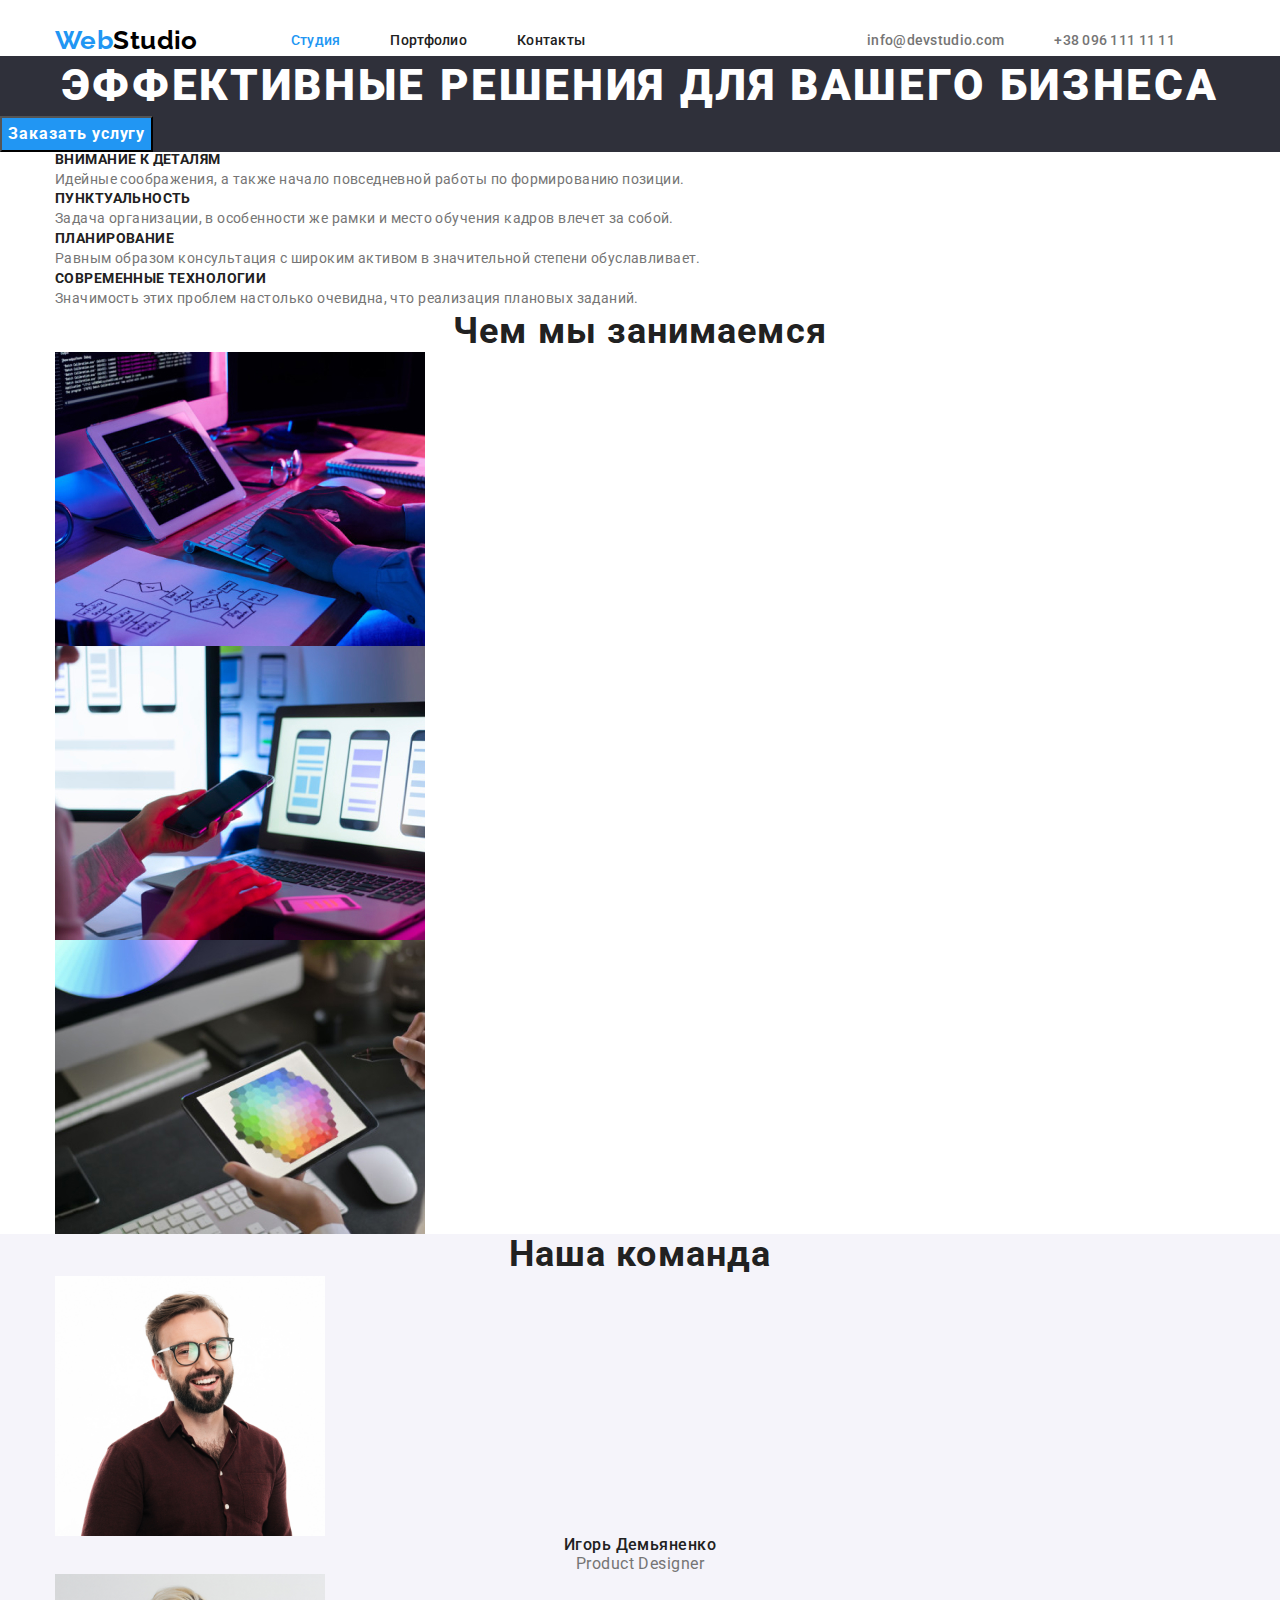
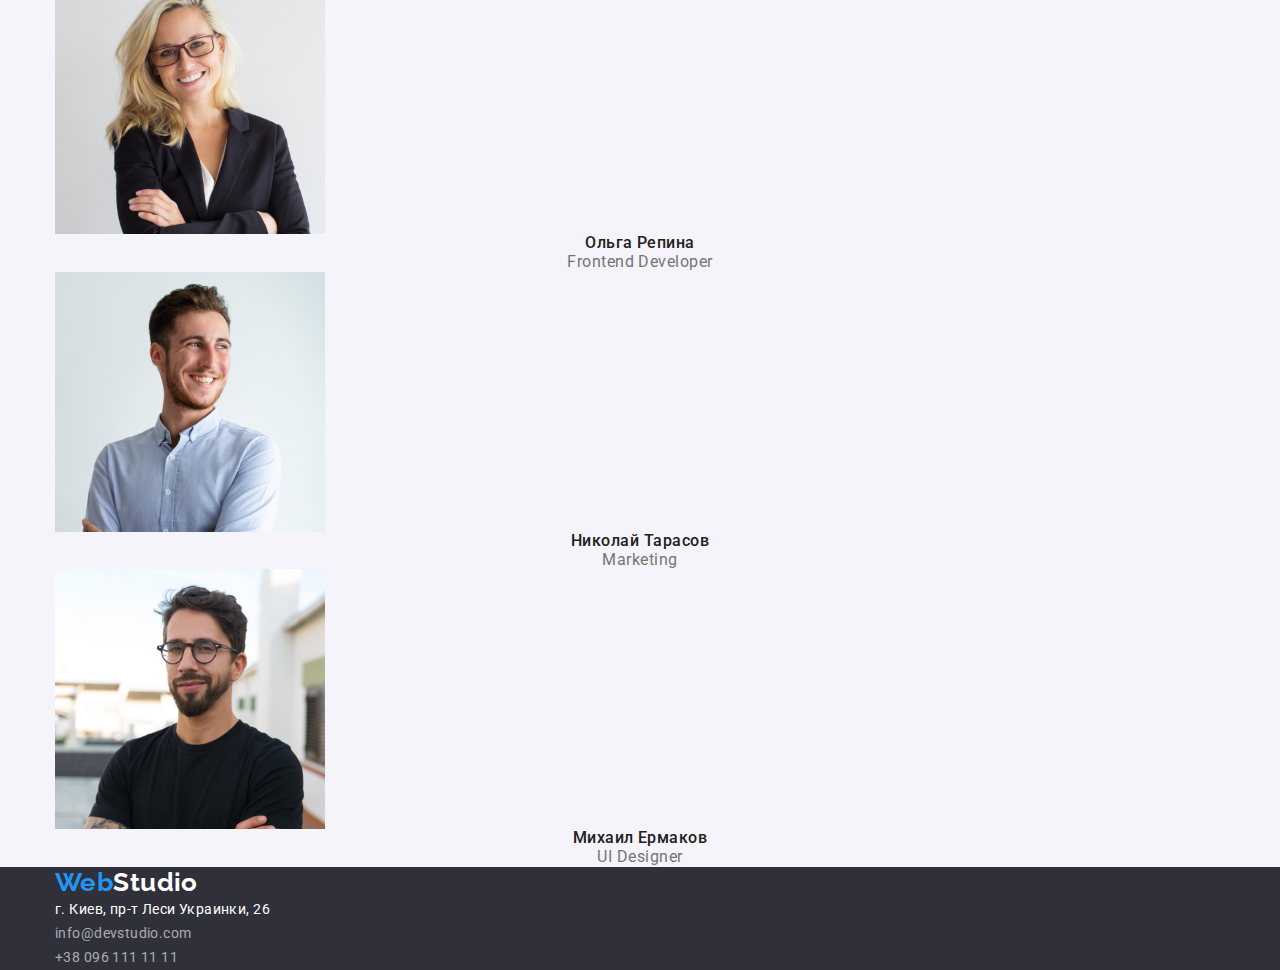
==== index.html @ 1524fcb1 "comit" ====
<!DOCTYPE html>
<html lang="ru"> 
  <head>
    <meta charset="UTF-8" />
    <meta http-equiv="X-UA-Compatible" content="IE=edge" />
    <meta name="viewport" content="width=device-width, initial-scale=1.0" />
    <title>Document</title>
    <link rel="preconnect" href="https://fonts.googleapis.com">
<link rel="preconnect" href="https://fonts.gstatic.com" crossorigin>
<link href="https://fonts.googleapis.com/css2?family=Raleway:wght@700&family=Roboto:wght@400;500;700;900&display=swap" rel="stylesheet">
 <link rel="stylesheet" href="https://cdnjs.cloudflare.com/ajax/libs/modern-normalize/1.1.0/modern-normalize.min.css">
    <link rel="stylesheet" href="./css/styles.css" />
  </head>
  <body>
    <body>
    <!--Шапка-->
    <header class="page-header">
      <div class="container page-header-container">
      <nav class="page-nav">
        <a class="logo link"  href="">Web<span class="black-logo">Studio</span></a>
        <ul class="page-header-list list" >
          <li class="page-header-item"><a href="" class="menu-link link current">Студия</a></li>
          <li class="page-header-item"><a href="./portfolio.html" class="menu-link link">Портфолио</a></li>
          <li class="page-header-item"><a href="" class="menu-link link">Контакты</a></li>
        </ul>
         </nav> 
      <ul class="contact-list">
        <li class="header-contact-item">
            <a class="contact-link link" href="mailto:info@devstudio.com">info@devstudio.com</a></li>
        <li class="header-contact-item">
            <a class="contact-link link" href="tel:+380961111111">+38 096 111 11 11</a></li>
      </ul>
    </div>
    </header>
    <main>
    <section class="hero">
      <h1 class="hero-title">Эффективные решения для вашего бизнеса</h1>
      <button class="button" type="button">Заказать услугу</button>
    </section>
    <section>
      <div class="container">
      <!--Особенности-->
      <h2  class="visually-hidden">Особенности</h2>
      <ul class="feature-list">
        <li class="feature-list-item">
          <h3 class="feature-subtitle">Внимание к деталям</h3>
          <p class="feature-text">
            Идейные соображения, а также начало повседневной работы по
            формированию позиции.
          </p>
        </li>
        <li class="feature-list-item">
          <h3 class="feature-subtitle">Пунктуальность</h3>
          <p class="feature-text">
            Задача организации, в особенности же рамки и место обучения кадров
            влечет за собой.
          </p>
        </li>
        <li class="feature-list-item">
          <h3 class="feature-subtitle">Планирование</h3>
          <p class="feature-text">
            Равным образом консультация с широким активом в значительной степени
            обуславливает.
          </p>
        </li>
        <li class="feature-list-item">
          <h3 class="feature-subtitle">Современные технологии</h3>
          <p class="feature-text">
            Значимость этих проблем настолько очевидна, что реализация плановых
            заданий.
          </p>
        </li>
      </ul>
      </div>
    </section>
    <section>
      <div class="container">
      <!--Чем мы занимаемся-->
      <h2 class="section-title">Чем мы занимаемся</h2>
      <ul class="we-do-list">
        <li class="we-do-item">  
            </li><img class="we-do-img" src="./images/box-1(2).jpg" width="370" alt="photo1" /></li>
        <li class="we-do-item">
                <img class="we-do-img" src="./images/box-2(2).jpg" width="370" alt="photo2" /></li>
        <li class="we-do-item">
            <img class="we-do-img" src="./images/box-3(2).jpg" width="370" alt="photo3" /></li>
      </ul>
      </div>
    </section>
    <section class="our-team">
      <div class="container">
      <!--Наша команда-->
      <h2 class="section-title">Наша команда</h2>
      <ul class="team-list">
        <li class="team-list-item">
          <img src="./images/img.jpg" width="270" alt="photo4" />
          <h3 class="team-subtitle">Игорь Демьяненко</h3>
          <p class="team-text">Product Designer</p>
        </li>
        <li class="text-list-item">
          <img src="./images/img(1).jpg" width="270" alt="photo5" />
          <h3 class="team-subtitle">Ольга Репина</h3>
          <p class="team-text">Frontend Developer</p>
        </li>
        <li class="text-list-item">
          <img src="./images/img(2).jpg" width="270" alt="photo6" />
          <h3 class="team-subtitle">Николай Тарасов</h3>
          <p class="team-text">Marketing</p>
        </li>
        <li class="text-list-item">
          <img src="./images/img(3).jpg" width="270" alt="photo7" />
          <h3 class="team-subtitle">Михаил Ермаков</h3>
          <p class="team-text">UI Designer</p>
        </li>
      </ul>
    </div>
    </section>
</main>
<!--Футер-->
<footer class="footer">
  <div class="container">
    <a href="" class="logo link">Web<span class="white-logo">Studio</span></a>
    <address>
        <ul>
            <li><a class="footer-contact-link link address"
                 href="https://goo.gl/maps/zsof2jkgk754hyyD6" target="_blank">г. Киев, пр-т Леси Украинки, 26</a></li>
            <li><a class="footer-contact-link link "
                 href="mailto:info@devstudio.com">info@devstudio.com</a></li>
            <li><a class="footer-contact-link link "
                 href="tel:+380961111111">+38 096 111 11 11</a></li>
        </ul>
        </div>
    </address>
</footer>
</html>
  </body>
---- css/styles.css ----
/* Палітра кольорів */
/* Колір акценту #2196F3;*/
/* Чорний #000000 */
/* Колір заголовків #212121 */
/* Колір основного тексту #757575 */
/* Додатковий колір фону #2F303A */
/* Колір другорядного тексту #F5F4FA */
/* Основний колір фону #FFFFFF */

:root {
  --primary-text-color: #757575;
  --title-text-color: #212121;
  --accent-color: #2196f3;
  --primary-bg-color: #ffffff;
  --background-color-title: #2f303a;
  --primary-font: "Roboto";
  --secondary-font: "Raleway";
  --black-color: #000000;
  --team-background: #f5f4fa;
  --color-link-footer: rgba(255, 255, 255, 0.6);
}

.visually-hidden {
  position: absolute;
  width: 1px;
  height: 1px;
  margin: -1px;
  padding: 0;
  overflow: hidden;
  border: 0;
  clip: rect(0 0 0 0);
}

ul {
  list-style: none;
}

.list {
  list-style: none;
}

.link {
  text-decoration: none;
  font-style: normal;
}

h1,
h2,
h3,
h4,
h5,
h6,
p,
ul {
  margin: 0%;
  padding: 0;
}

img {
  display: block;
}

.address {
  font-style: none;
}

body {
  font-family: "Roboto", sans-serif;
  font-size: 14px;
  letter-spacing: 0.03em;
  color: var(--primary-text-color);
  background-color: var(--primary-bg-color);
}

.container {
  width: 1200px;
  margin-left: auto;
  margin-right: auto;
  padding-left: 15px;
  padding-right: 15px;
}

/* ===GENERAL=== */

/* ===HEADER=== */

.page-header {
  padding-top: 25px;
}

.page-header-container {
  display: flex;
  align-items: center;
  justify-content: space-between;
}

.page-nav {
  display: flex;
}

.contact-list {
  display: flex;
}

.list {
  display: flex;
  align-items: center;
  column-gap: 50px;
}

.logo {
  margin-right: 93px;
  font-family: "Raleway", sans-serif;
  font-weight: 700;
  font-size: 26px;
  line-height: 1.19;
  color: var(--accent-color);
}

.black-logo {
  color: var(--black-color);
}

.menu-link {
  font-weight: 500;
  line-height: 1.14;
  letter-spacing: 0.02em;

  color: var(--title-text-color);
}

.menu-link:hover,
.menu-link:focus {
  color: var(--accent-color);
}

.current {
  color: var(--accent-color);
}

.contact-link {
  font-weight: 500;
  line-height: 1.14;
  letter-spacing: 0.02em;
  margin-right: 50px;

  color: var(--primary-text-color);
}

.contact-link:hover,
.contact-link:focus {
  color: var(--accent-color);
}

/* ===HERO=== */

.hero {
  background-color: var(--background-color-title);
}

.hero-title {
  font-weight: 900;
  font-size: 44px;
  line-height: 1.36;
  text-align: center;
  letter-spacing: 0.06em;
  text-transform: uppercase;

  color: var(--primary-bg-color);
}
.button {
  font-family: "Roboto", sans-serif;
  font-weight: 700;
  font-size: 16px;
  line-height: 1.87;
  letter-spacing: 0.06em;

  color: var(--primary-bg-color);
  background: var(--accent-color);
}

/* --FEATURES-- */

.feature-subtitle {
  font-weight: 700;
  font-size: 14px;
  line-height: 1.14;
  text-transform: uppercase;

  color: var(--title-text-color);
}

.feature-text {
  line-height: 1.7;
}

/* ===What we do==== */

.section-title {
  font-weight: 700;
  font-size: 36px;
  line-height: 1.16;
  text-align: center;
  letter-spacing: 0.03em;

  color: var(--title-text-color);
}

/* ====OUR TEAM==== */

.team-subtitle {
  font-weight: 500;
  font-size: 16px;
  line-height: 1.18;
  text-align: center;
  letter-spacing: 0.03em;

  color: var(--title-text-color);
}

.team-text {
  font-size: 16px;
  line-height: 1.18;
  text-align: center;
  letter-spacing: 0.03em;
}

.our-team {
  background-color: var(--team-background);
}

/* ====FOOTER==== */

.footer {
  background-color: var(--background-color-title);
}

.white-logo {
  color: var(--primary-bg-color);
}

.footer-contact-link {
  line-height: 1.71;
  color: var(--color-link-footer);
}

.address {
  color: var(--primary-bg-color);
}

/* ====PORTFOLIO==== */

.portfolio-button {
  font-family: "Roboto", sans-serif;
  font-weight: 500;
  font-size: 16px;
  line-height: 1.62;
  text-align: center;
  letter-spacing: 0.03em;

  color: var(--title-text-color);
  background-color: var(--team-background);
}

.portfolio-button:hover,
.portfolio-button:focus {
  color: var(--primary-bg-color);
  background-color: var(--accent-color);
}

.portfolio-title {
  font-weight: 700;
  font-size: 18px;
  line-height: 2;

  letter-spacing: 0.06em;

  color: var(--title-text-color);
}

.potfolio-text {
  font-size: 16px;
  line-height: 1.87;
  letter-spacing: 0.03em;

  color: var(--primary-text-color);
}
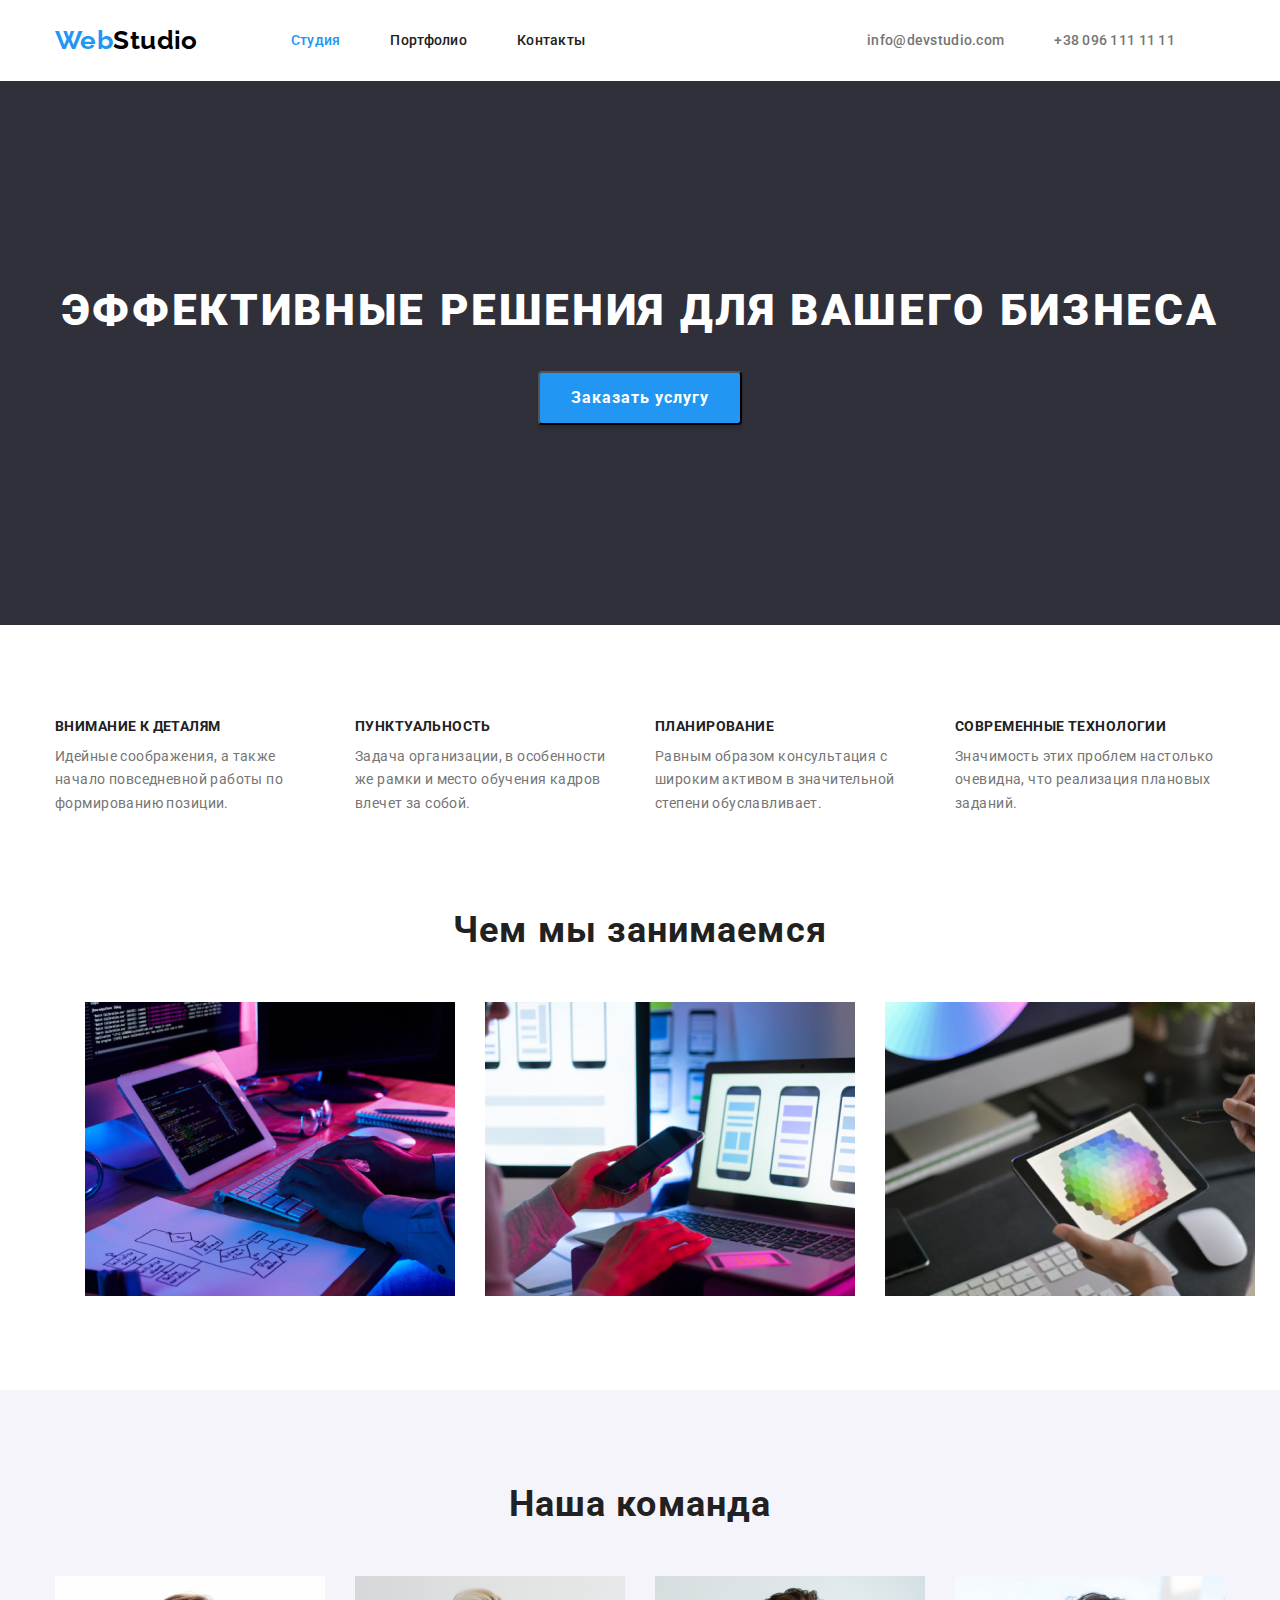
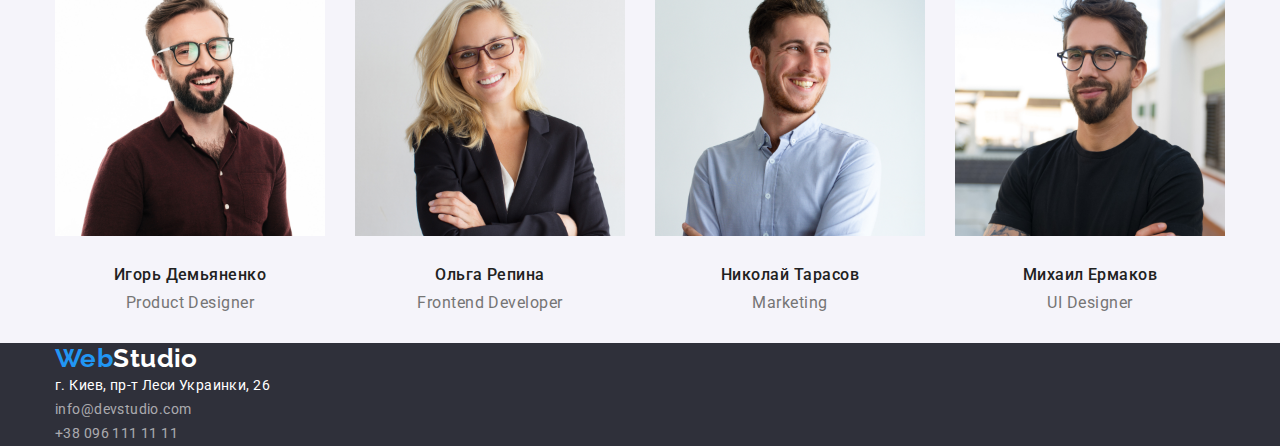
==== commit 3f8ca4c7: "comit homework 3" ====
--- a/index.html
+++ b/index.html
@@ -34,8 +34,10 @@
     </header>
     <main>
     <section class="hero">
+      <div class="container">
       <h1 class="hero-title">Эффективные решения для вашего бизнеса</h1>
       <button class="button" type="button">Заказать услугу</button>
+      </div> 
     </section>
     <section>
       <div class="container">
@@ -73,7 +75,7 @@
       </ul>
       </div>
     </section>
-    <section>
+    <section class="we-do">
       <div class="container">
       <!--Чем мы занимаемся-->
       <h2 class="section-title">Чем мы занимаемся</h2>
@@ -132,6 +134,8 @@
         </div>
     </address>
 </footer>
+</body>
 </html>
-  </body>
 
+ 
+
--- a/css/styles.css
+++ b/css/styles.css
@@ -18,6 +18,7 @@
   --black-color: #000000;
   --team-background: #f5f4fa;
   --color-link-footer: rgba(255, 255, 255, 0.6);
+  --hero-btn-shadow: rgba(0, 0, 0, 0.15);
 }
 
 .visually-hidden {
@@ -80,13 +81,7 @@
   padding-right: 15px;
 }
 
-/* ===GENERAL=== */
-
 /* ===HEADER=== */
-
-.page-header {
-  padding-top: 25px;
-}
 
 .page-header-container {
   display: flex;
@@ -103,12 +98,16 @@
 }
 
 .list {
+  padding-top: 32px;
+  padding-bottom: 32px;
   display: flex;
   align-items: center;
   column-gap: 50px;
 }
 
 .logo {
+  margin-top: 25px;
+  margin-bottom: 25px;
   margin-right: 93px;
   font-family: "Raleway", sans-serif;
   font-weight: 700;
@@ -155,20 +154,32 @@
 /* ===HERO=== */
 
 .hero {
+  text-align: center;
   background-color: var(--background-color-title);
+  padding-top: 200px;
+  padding-bottom: 200px;
 }
 
 .hero-title {
+  margin-top: 0%;
+  margin-bottom: 0;
   font-weight: 900;
   font-size: 44px;
   line-height: 1.36;
-  text-align: center;
   letter-spacing: 0.06em;
   text-transform: uppercase;
 
   color: var(--primary-bg-color);
+  text-align: center;
 }
 .button {
+  display: inline-block;
+  margin: 30px auto 0;
+  display: block;
+  padding: 10px 31px;
+  width: 216px 50px;
+  box-shadow: 0px 4px 4px var(--hero-btn-shadow);
+  border-radius: 4px;
   font-family: "Roboto", sans-serif;
   font-weight: 700;
   font-size: 16px;
@@ -182,6 +193,7 @@
 /* --FEATURES-- */
 
 .feature-subtitle {
+  margin-bottom: 10px;
   font-weight: 700;
   font-size: 14px;
   line-height: 1.14;
@@ -190,13 +202,36 @@
   color: var(--title-text-color);
 }
 
+.feature-list {
+  padding: 94px 0px;
+  display: flex;
+  column-gap: 30px;
+}
+
+.feature-list-item {
+  width: calc((100% - 90px) / 4);
+}
+
 .feature-text {
   line-height: 1.7;
 }
 
 /* ===What we do==== */
 
+.we-do-list {
+  display: flex;
+}
+
+.we-do {
+  padding-bottom: 94px;
+}
+
+.we-do-list {
+  column-gap: 30px;
+}
+
 .section-title {
+  margin-bottom: 50px;
   font-weight: 700;
   font-size: 36px;
   line-height: 1.16;
@@ -209,6 +244,8 @@
 /* ====OUR TEAM==== */
 
 .team-subtitle {
+  padding-top: 30px;
+  margin-bottom: 10px;
   font-weight: 500;
   font-size: 16px;
   line-height: 1.18;
@@ -218,7 +255,15 @@
   color: var(--title-text-color);
 }
 
+.team-list {
+  display: flex;
+  flex-wrap: wrap;
+  margin: -15;
+  column-gap: 30px;
+}
+
 .team-text {
+  padding-bottom: 30px;
   font-size: 16px;
   line-height: 1.18;
   text-align: center;
@@ -226,6 +271,7 @@
 }
 
 .our-team {
+  padding-top: 94px;
   background-color: var(--team-background);
 }
 
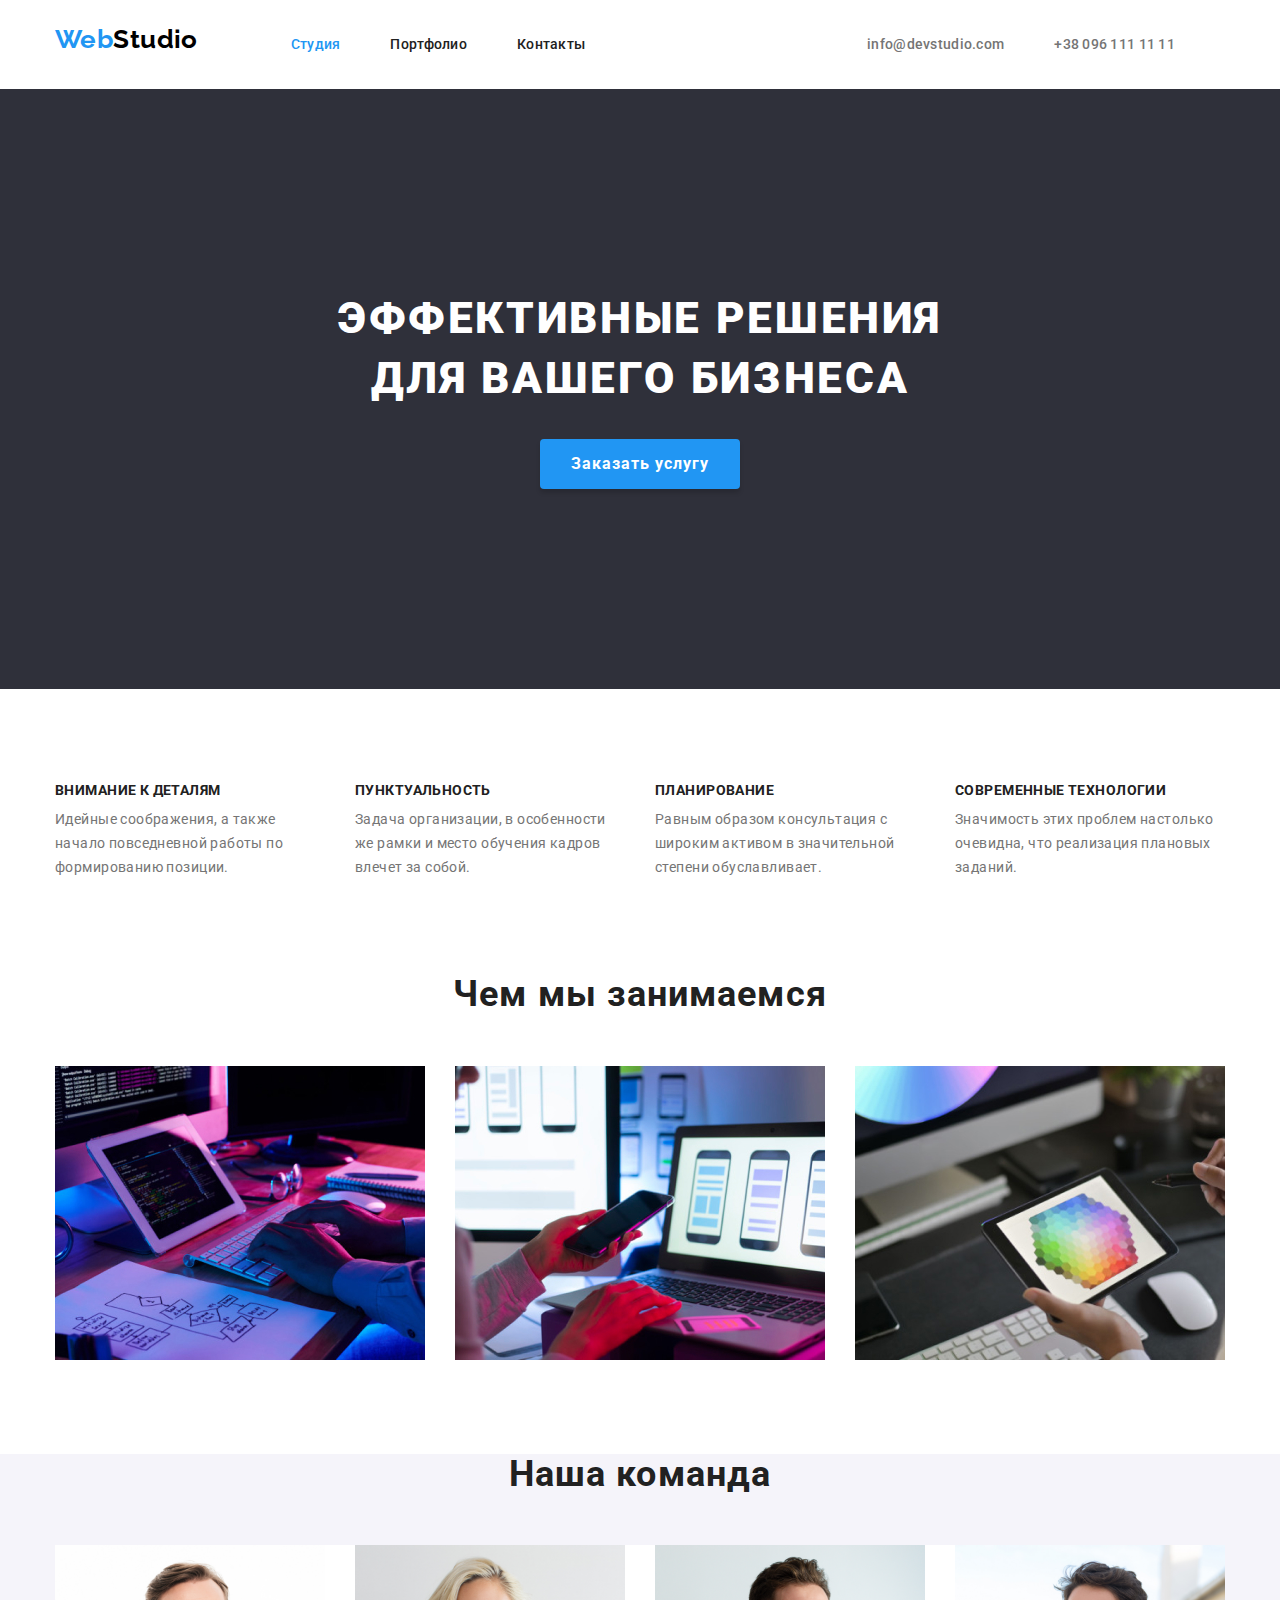
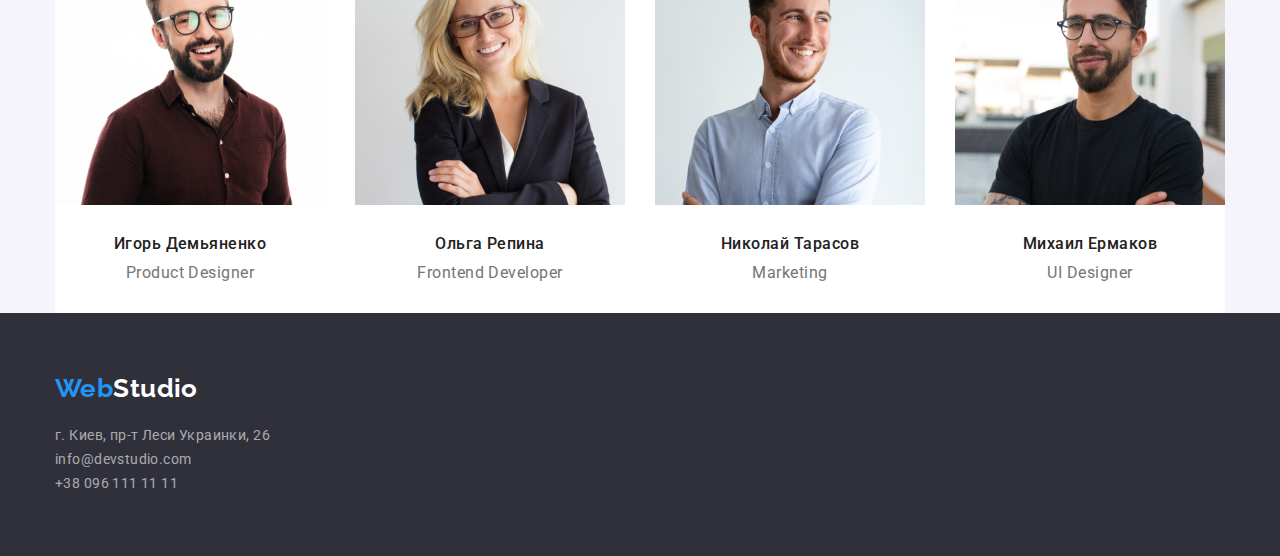
==== commit fe2aace7: "comit 5 homework3" ====
--- a/index.html
+++ b/index.html
@@ -39,7 +39,7 @@
       <button class="button" type="button">Заказать услугу</button>
       </div> 
     </section>
-    <section>
+    <section class="section">
       <div class="container">
       <!--Особенности-->
       <h2  class="visually-hidden">Особенности</h2>
@@ -81,7 +81,7 @@
       <h2 class="section-title">Чем мы занимаемся</h2>
       <ul class="we-do-list">
         <li class="we-do-item">  
-            </li><img class="we-do-img" src="./images/box-1(2).jpg" width="370" alt="photo1" /></li>
+            <img class="we-do-img" src="./images/box-1(2).jpg" width="370" alt="photo1" /></li>
         <li class="we-do-item">
                 <img class="we-do-img" src="./images/box-2(2).jpg" width="370" alt="photo2" /></li>
         <li class="we-do-item">
@@ -121,8 +121,8 @@
 <!--Футер-->
 <footer class="footer">
   <div class="container">
-    <a href="" class="logo link">Web<span class="white-logo">Studio</span></a>
-    <address>
+    <a href="" class="logo link ">Web<span class="white-logo">Studio</span></a>
+    <address class="address">
         <ul>
             <li><a class="footer-contact-link link address"
                  href="https://goo.gl/maps/zsof2jkgk754hyyD6" target="_blank">г. Киев, пр-т Леси Украинки, 26</a></li>
@@ -131,8 +131,8 @@
             <li><a class="footer-contact-link link "
                  href="tel:+380961111111">+38 096 111 11 11</a></li>
         </ul>
-        </div>
     </address>
+     </div>
 </footer>
 </body>
 </html>
--- a/css/styles.css
+++ b/css/styles.css
@@ -41,6 +41,8 @@
 }
 
 .link {
+  padding-top: 32px;
+  padding-bottom: 32px;
   text-decoration: none;
   font-style: normal;
 }
@@ -98,16 +100,14 @@
 }
 
 .list {
-  padding-top: 32px;
-  padding-bottom: 32px;
   display: flex;
   align-items: center;
   column-gap: 50px;
 }
 
 .logo {
-  margin-top: 25px;
-  margin-bottom: 25px;
+  padding-top: 24px;
+  padding-bottom: 25px;
   margin-right: 93px;
   font-family: "Raleway", sans-serif;
   font-weight: 700;
@@ -161,6 +161,9 @@
 }
 
 .hero-title {
+  width: 696px;
+  margin-right: auto;
+  margin-left: auto;
   margin-top: 0%;
   margin-bottom: 0;
   font-weight: 900;
@@ -173,6 +176,7 @@
   text-align: center;
 }
 .button {
+  border: none;
   display: inline-block;
   margin: 30px auto 0;
   display: block;
@@ -202,8 +206,12 @@
   color: var(--title-text-color);
 }
 
+.section {
+  padding-top: 94px;
+  padding-bottom: 94px;
+}
+
 .feature-list {
-  padding: 94px 0px;
   display: flex;
   column-gap: 30px;
 }
@@ -223,6 +231,7 @@
 }
 
 .we-do {
+  padding-top: 0;
   padding-bottom: 94px;
 }
 
@@ -244,7 +253,7 @@
 /* ====OUR TEAM==== */
 
 .team-subtitle {
-  padding-top: 30px;
+  margin-top: 30px;
   margin-bottom: 10px;
   font-weight: 500;
   font-size: 16px;
@@ -260,10 +269,12 @@
   flex-wrap: wrap;
   margin: -15;
   column-gap: 30px;
+
+  background-color: var(--primary-bg-color);
 }
 
 .team-text {
-  padding-bottom: 30px;
+  margin-bottom: 30px;
   font-size: 16px;
   line-height: 1.18;
   text-align: center;
@@ -271,14 +282,20 @@
 }
 
 .our-team {
-  padding-top: 94px;
   background-color: var(--team-background);
 }
 
 /* ====FOOTER==== */
 
 .footer {
+  padding-top: 60px;
+  padding-bottom: 60px;
   background-color: var(--background-color-title);
+}
+
+.logo-link {
+  margin-bottom: 20px;
+  display: inline-block;
 }
 
 .white-logo {
@@ -291,12 +308,17 @@
 }
 
 .address {
-  color: var(--primary-bg-color);
+  margin-top: 20px;
+}
+
+.link {
+  margin-bottom: 9px;
 }
 
 /* ====PORTFOLIO==== */
 
 .portfolio-button {
+  border: none;
   font-family: "Roboto", sans-serif;
   font-weight: 500;
   font-size: 16px;
@@ -315,6 +337,8 @@
 }
 
 .portfolio-title {
+  display: flex;
+  column-gap: 30px;
   font-weight: 700;
   font-size: 18px;
   line-height: 2;
@@ -324,6 +348,26 @@
   color: var(--title-text-color);
 }
 
+.portfolio {
+  display: flex;
+  margin-bottom: 55px;
+  column-gap: 8px;
+  justify-content: center;
+}
+
+h1,
+h2,
+h3,
+p ul {
+  margin: 0%;
+  padding: 0%;
+}
+
+.example-list-item {
+  display: flex;
+  column-gap: 30px;
+}
+
 .potfolio-text {
   font-size: 16px;
   line-height: 1.87;
@@ -331,3 +375,5 @@
 
   color: var(--primary-text-color);
 }
+
+/* ===PROJECTS=== */
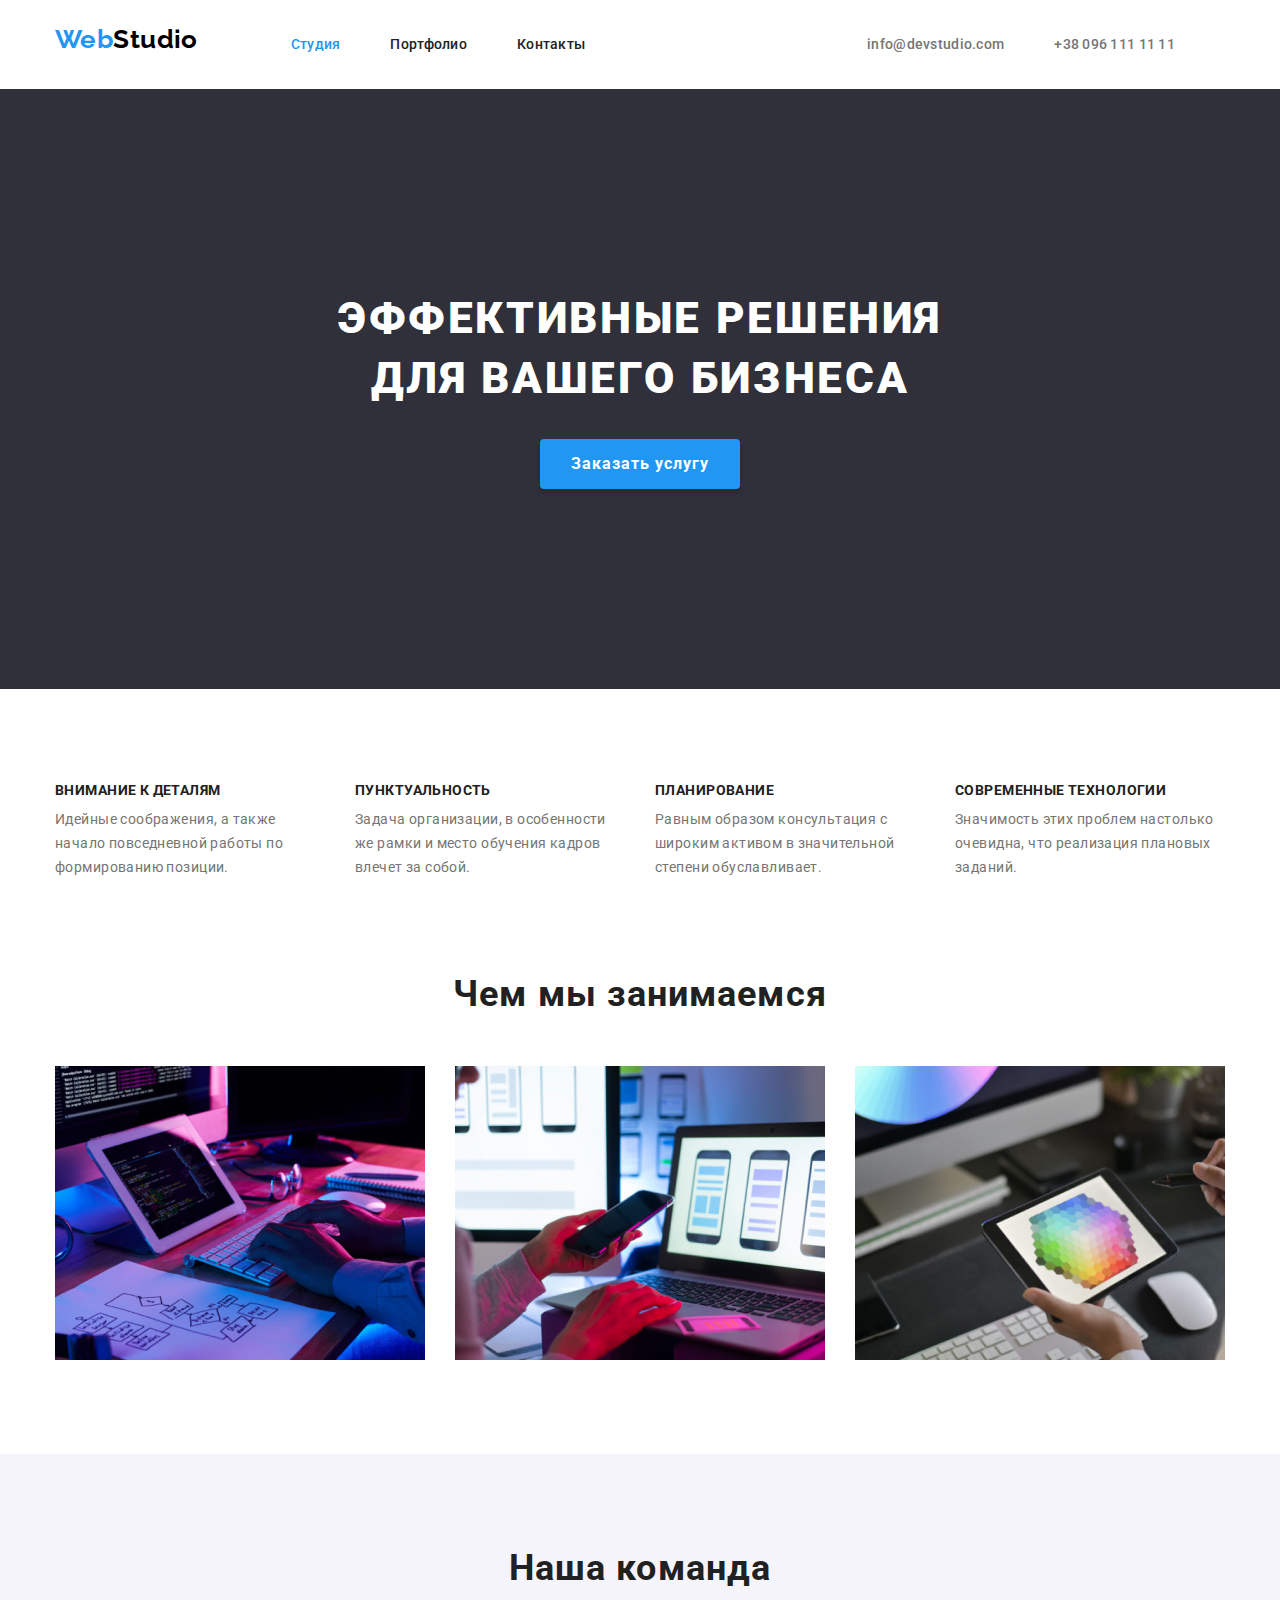
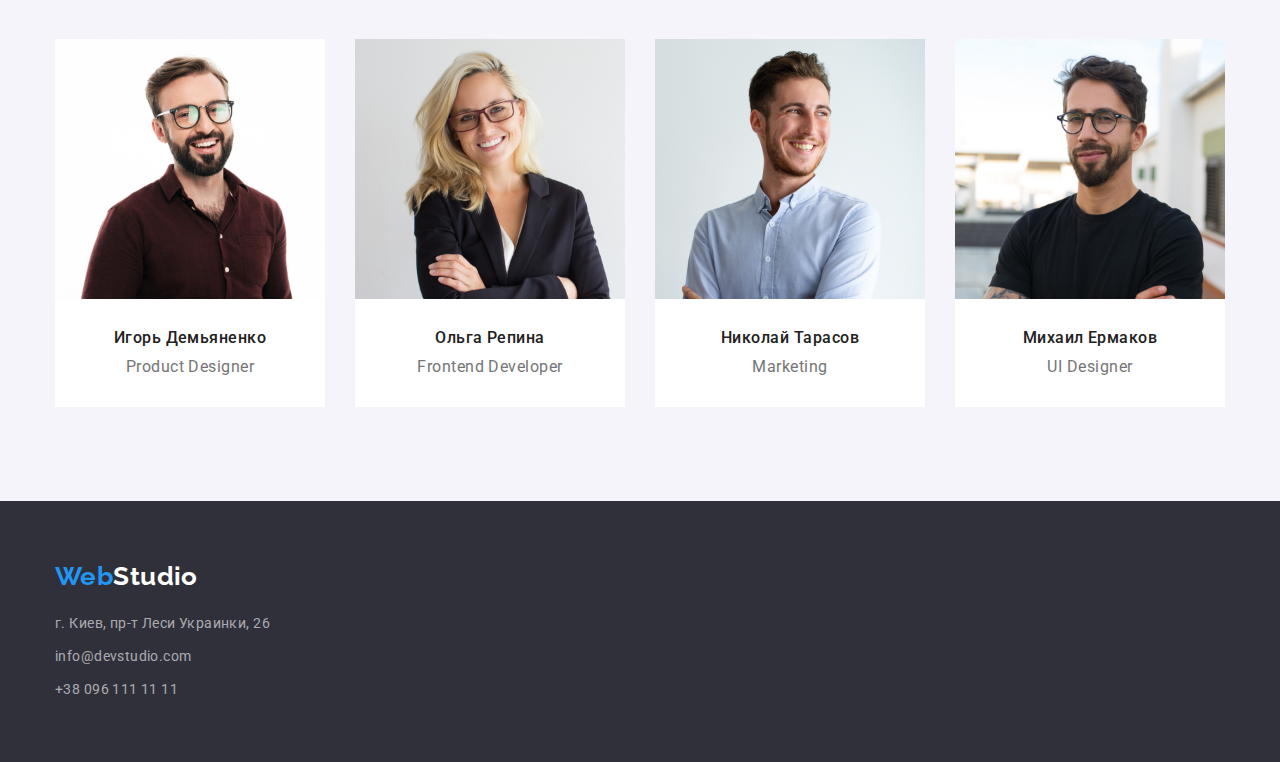
==== commit d93aee1a: "homework3" ====
--- a/index.html
+++ b/index.html
@@ -75,7 +75,7 @@
       </ul>
       </div>
     </section>
-    <section class="we-do">
+    <section class="we-do section">
       <div class="container">
       <!--Чем мы занимаемся-->
       <h2 class="section-title">Чем мы занимаемся</h2>
@@ -89,7 +89,7 @@
       </ul>
       </div>
     </section>
-    <section class="our-team">
+    <section class="section our-team">
       <div class="container">
       <!--Наша команда-->
       <h2 class="section-title">Наша команда</h2>
@@ -99,17 +99,17 @@
           <h3 class="team-subtitle">Игорь Демьяненко</h3>
           <p class="team-text">Product Designer</p>
         </li>
-        <li class="text-list-item">
+        <li class="team-list-item">
           <img src="./images/img(1).jpg" width="270" alt="photo5" />
           <h3 class="team-subtitle">Ольга Репина</h3>
           <p class="team-text">Frontend Developer</p>
         </li>
-        <li class="text-list-item">
+        <li class="team-list-item">
           <img src="./images/img(2).jpg" width="270" alt="photo6" />
           <h3 class="team-subtitle">Николай Тарасов</h3>
           <p class="team-text">Marketing</p>
         </li>
-        <li class="text-list-item">
+        <li class="team-list-item">
           <img src="./images/img(3).jpg" width="270" alt="photo7" />
           <h3 class="team-subtitle">Михаил Ермаков</h3>
           <p class="team-text">UI Designer</p>
@@ -124,13 +124,13 @@
     <a href="" class="logo link ">Web<span class="white-logo">Studio</span></a>
     <address class="address">
         <ul>
-            <li><a class="footer-contact-link link address"
+            <li class="footer-link"><a class="footer-contact-link link address"
                  href="https://goo.gl/maps/zsof2jkgk754hyyD6" target="_blank">г. Киев, пр-т Леси Украинки, 26</a></li>
-            <li><a class="footer-contact-link link "
+            <li class="footer-link"><a class="footer-contact-link link "
                  href="mailto:info@devstudio.com">info@devstudio.com</a></li>
             <li><a class="footer-contact-link link "
                  href="tel:+380961111111">+38 096 111 11 11</a></li>
-        </ul>
+        </ul> 
     </address>
      </div>
 </footer>
--- a/css/styles.css
+++ b/css/styles.css
@@ -88,7 +88,6 @@
 .page-header-container {
   display: flex;
   align-items: center;
-  justify-content: space-between;
 }
 
 .page-nav {
@@ -97,6 +96,7 @@
 
 .contact-list {
   display: flex;
+  margin-left: auto;
 }
 
 .list {
@@ -239,6 +239,10 @@
   column-gap: 30px;
 }
 
+.we-do section {
+  padding-top: 0;
+}
+
 .section-title {
   margin-bottom: 50px;
   font-weight: 700;
@@ -269,7 +273,9 @@
   flex-wrap: wrap;
   margin: -15;
   column-gap: 30px;
-
+}
+
+.team-list-item {
   background-color: var(--primary-bg-color);
 }
 
@@ -291,6 +297,10 @@
   padding-top: 60px;
   padding-bottom: 60px;
   background-color: var(--background-color-title);
+}
+
+.footer-link {
+  margin-bottom: 9px;
 }
 
 .logo-link {
@@ -363,9 +373,8 @@
   padding: 0%;
 }
 
-.example-list-item {
-  display: flex;
-  column-gap: 30px;
+.example-list {
+  display: flex;
 }
 
 .potfolio-text {
@@ -377,3 +386,8 @@
 }
 
 /* ===PROJECTS=== */
+
+.projects {
+  padding-top: 94px;
+  padding-bottom: 34px;
+}
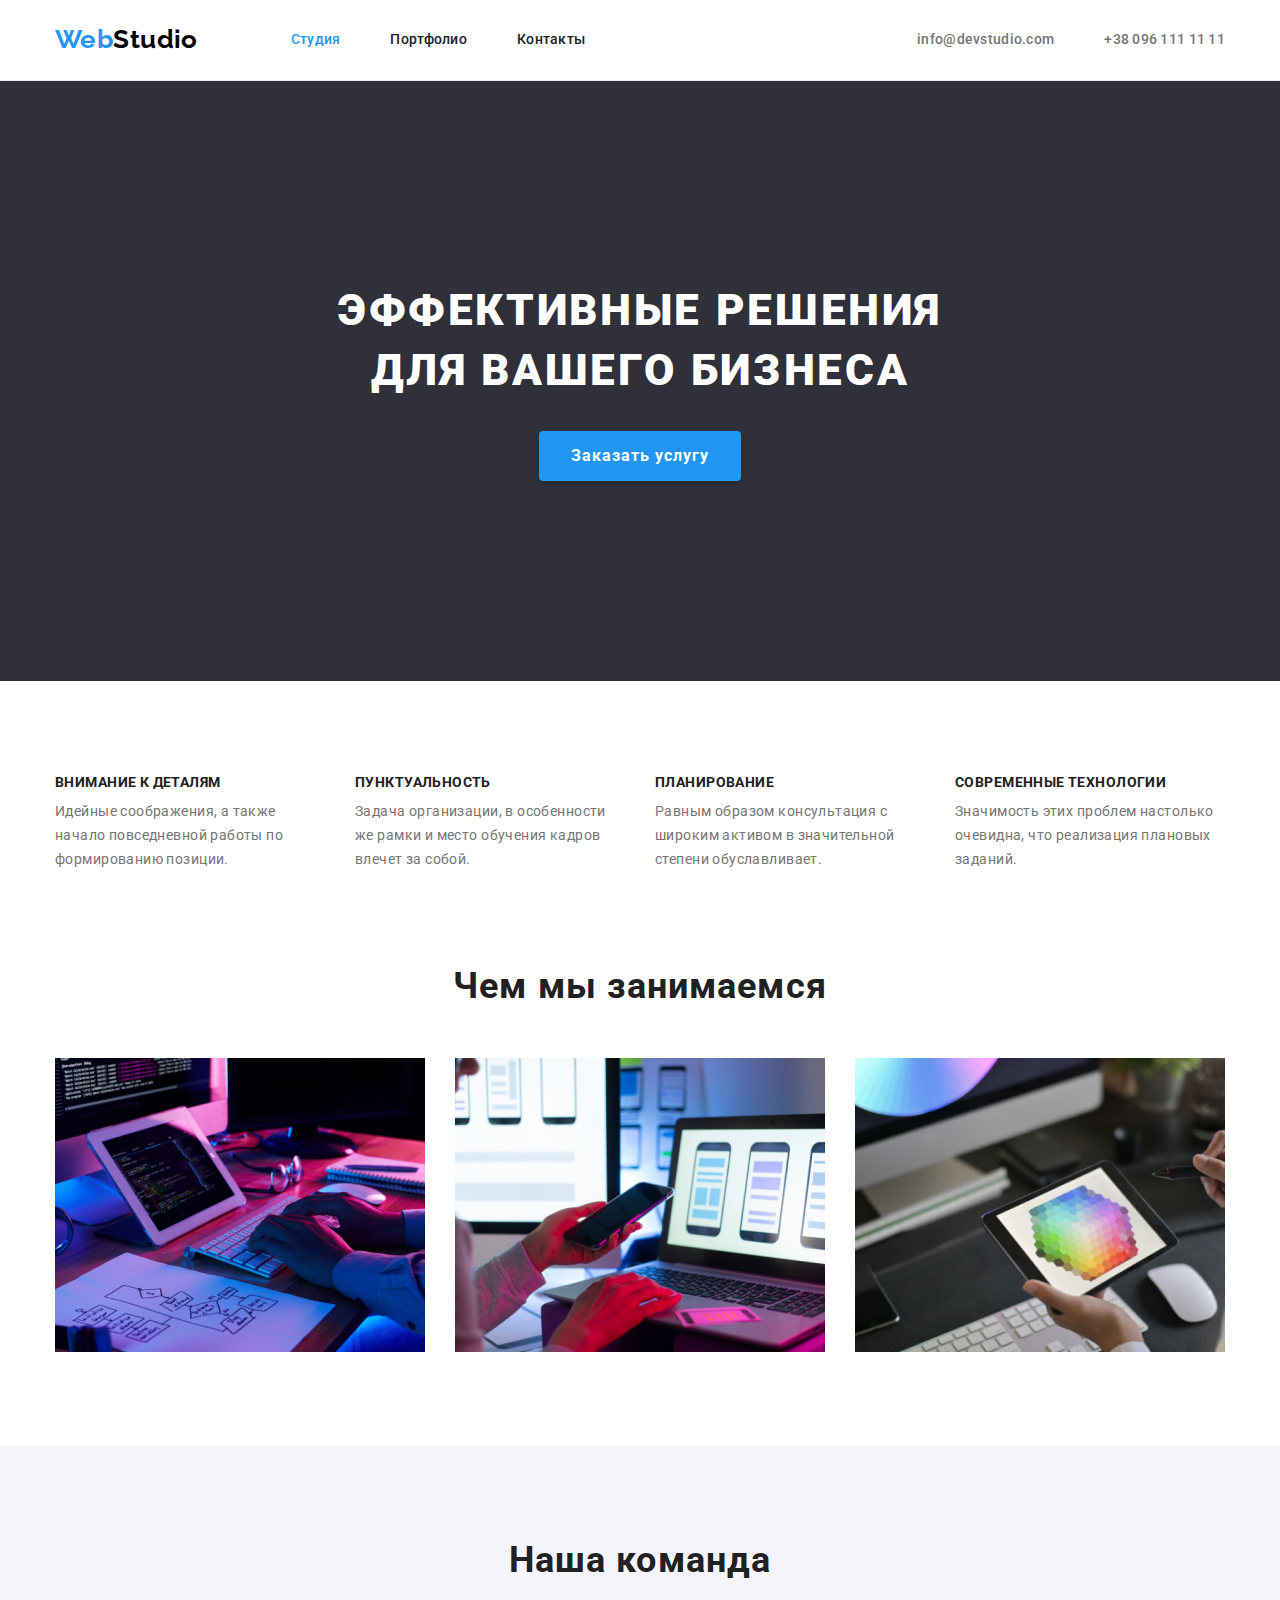
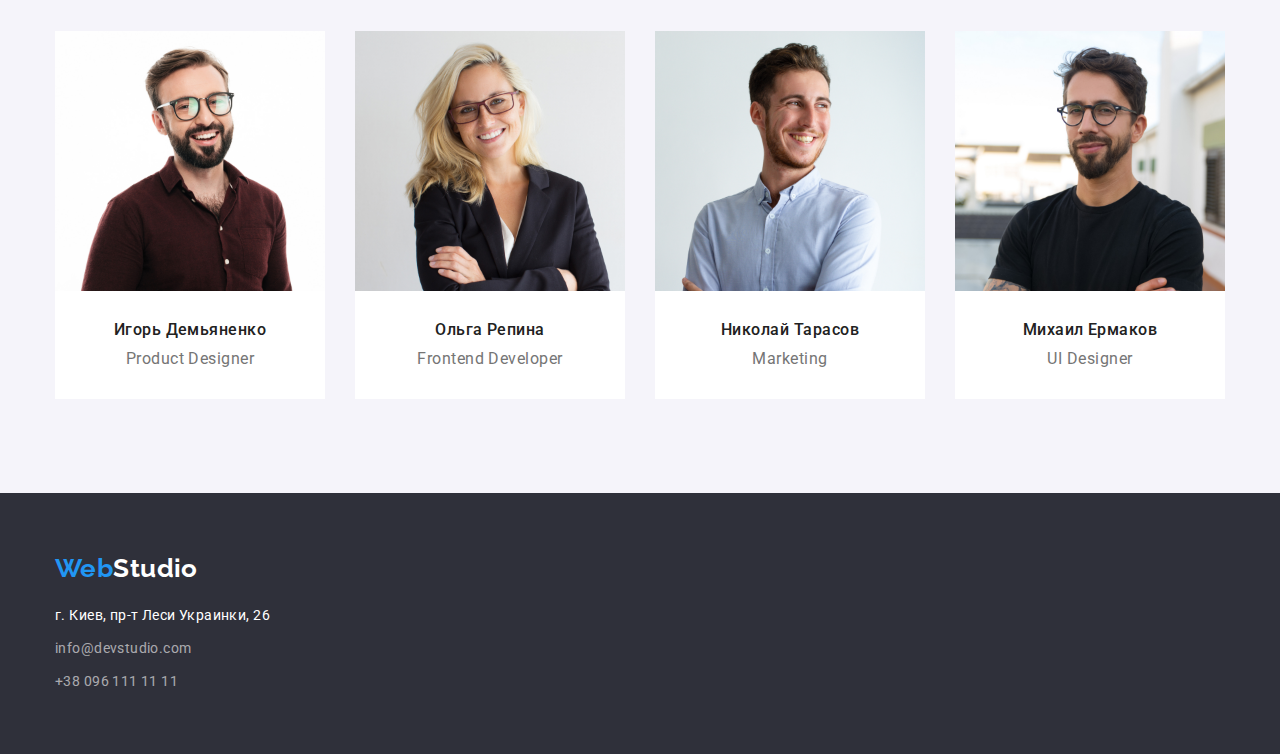
==== commit 97bc899c: "fix" ====
--- a/index.html
+++ b/index.html
@@ -17,14 +17,14 @@
     <header class="page-header">
       <div class="container page-header-container">
       <nav class="page-nav">
-        <a class="logo link"  href="">Web<span class="black-logo">Studio</span></a>
+        <a class="logo link logo-header"  href="">Web<span class="black-logo">Studio</span></a>
         <ul class="page-header-list list" >
           <li class="page-header-item"><a href="" class="menu-link link current">Студия</a></li>
           <li class="page-header-item"><a href="./portfolio.html" class="menu-link link">Портфолио</a></li>
           <li class="page-header-item"><a href="" class="menu-link link">Контакты</a></li>
         </ul>
          </nav> 
-      <ul class="contact-list">
+      <ul class="contact-list list">
         <li class="header-contact-item">
             <a class="contact-link link" href="mailto:info@devstudio.com">info@devstudio.com</a></li>
         <li class="header-contact-item">
@@ -43,7 +43,7 @@
       <div class="container">
       <!--Особенности-->
       <h2  class="visually-hidden">Особенности</h2>
-      <ul class="feature-list">
+      <ul class="feature-list list">
         <li class="feature-list-item">
           <h3 class="feature-subtitle">Внимание к деталям</h3>
           <p class="feature-text">
@@ -79,7 +79,7 @@
       <div class="container">
       <!--Чем мы занимаемся-->
       <h2 class="section-title">Чем мы занимаемся</h2>
-      <ul class="we-do-list">
+      <ul class="we-do-list list">
         <li class="we-do-item">  
             <img class="we-do-img" src="./images/box-1(2).jpg" width="370" alt="photo1" /></li>
         <li class="we-do-item">
@@ -93,7 +93,7 @@
       <div class="container">
       <!--Наша команда-->
       <h2 class="section-title">Наша команда</h2>
-      <ul class="team-list">
+      <ul class="team-list list">
         <li class="team-list-item">
           <img src="./images/img.jpg" width="270" alt="photo4" />
           <h3 class="team-subtitle">Игорь Демьяненко</h3>
@@ -123,12 +123,12 @@
   <div class="container">
     <a href="" class="logo link ">Web<span class="white-logo">Studio</span></a>
     <address class="address">
-        <ul>
+        <ul class="list">
             <li class="footer-link"><a class="footer-contact-link link address"
                  href="https://goo.gl/maps/zsof2jkgk754hyyD6" target="_blank">г. Киев, пр-т Леси Украинки, 26</a></li>
             <li class="footer-link"><a class="footer-contact-link link "
                  href="mailto:info@devstudio.com">info@devstudio.com</a></li>
-            <li><a class="footer-contact-link link "
+            <li class="footer-link"><a class="footer-contact-link link "
                  href="tel:+380961111111">+38 096 111 11 11</a></li>
         </ul> 
     </address>
--- a/css/styles.css
+++ b/css/styles.css
@@ -19,6 +19,7 @@
   --team-background: #f5f4fa;
   --color-link-footer: rgba(255, 255, 255, 0.6);
   --hero-btn-shadow: rgba(0, 0, 0, 0.15);
+  --border-header: #ececec;
 }
 
 .visually-hidden {
@@ -32,17 +33,13 @@
   clip: rect(0 0 0 0);
 }
 
-ul {
+.list {
+  padding: 0;
+  margin: 0;
   list-style: none;
 }
 
-.list {
-  list-style: none;
-}
-
 .link {
-  padding-top: 32px;
-  padding-bottom: 32px;
   text-decoration: none;
   font-style: normal;
 }
@@ -53,10 +50,8 @@
 h4,
 h5,
 h6,
-p,
-ul {
-  margin: 0%;
-  padding: 0;
+p {
+  margin: 0;
 }
 
 img {
@@ -83,32 +78,44 @@
   padding-right: 15px;
 }
 
+.section {
+  padding-top: 94px;
+  padding-bottom: 94px;
+}
+
 /* ===HEADER=== */
 
+.page-header {
+  border-bottom: 1px solid var(--border-header);
+}
+
 .page-header-container {
   display: flex;
   align-items: center;
 }
 
+.page-header-list {
+  display: flex;
+  align-items: center;
+  gap: 50px;
+}
 .page-nav {
   display: flex;
 }
 
 .contact-list {
-  display: flex;
-  margin-left: auto;
-}
-
-.list {
-  display: flex;
   align-items: center;
   column-gap: 50px;
-}
-
-.logo {
+  display: flex;
+  margin-left: auto;
+}
+.logo-header {
   padding-top: 24px;
   padding-bottom: 25px;
   margin-right: 93px;
+}
+
+.logo {
   font-family: "Raleway", sans-serif;
   font-weight: 700;
   font-size: 26px;
@@ -138,10 +145,11 @@
 }
 
 .contact-link {
+  padding-top: 32px;
+  padding-bottom: 32px;
   font-weight: 500;
   line-height: 1.14;
   letter-spacing: 0.02em;
-  margin-right: 50px;
 
   color: var(--primary-text-color);
 }
@@ -164,8 +172,6 @@
   width: 696px;
   margin-right: auto;
   margin-left: auto;
-  margin-top: 0%;
-  margin-bottom: 0;
   font-weight: 900;
   font-size: 44px;
   line-height: 1.36;
@@ -180,8 +186,7 @@
   display: inline-block;
   margin: 30px auto 0;
   display: block;
-  padding: 10px 31px;
-  width: 216px 50px;
+  padding: 10px 32px;
   box-shadow: 0px 4px 4px var(--hero-btn-shadow);
   border-radius: 4px;
   font-family: "Roboto", sans-serif;
@@ -204,11 +209,6 @@
   text-transform: uppercase;
 
   color: var(--title-text-color);
-}
-
-.section {
-  padding-top: 94px;
-  padding-bottom: 94px;
 }
 
 .feature-list {
@@ -299,7 +299,7 @@
   background-color: var(--background-color-title);
 }
 
-.footer-link {
+.footer-link:not(:last-child) {
   margin-bottom: 9px;
 }
 
@@ -319,10 +319,6 @@
 
 .address {
   margin-top: 20px;
-}
-
-.link {
-  margin-bottom: 9px;
 }
 
 /* ====PORTFOLIO==== */
@@ -335,6 +331,8 @@
   line-height: 1.62;
   text-align: center;
   letter-spacing: 0.03em;
+  padding: 6px 22px;
+  border-radius: 4px;
 
   color: var(--title-text-color);
   background-color: var(--team-background);
@@ -347,8 +345,6 @@
 }
 
 .portfolio-title {
-  display: flex;
-  column-gap: 30px;
   font-weight: 700;
   font-size: 18px;
   line-height: 2;
@@ -360,21 +356,21 @@
 
 .portfolio {
   display: flex;
-  margin-bottom: 55px;
+  margin-bottom: 50px;
   column-gap: 8px;
   justify-content: center;
 }
 
-h1,
-h2,
-h3,
-p ul {
-  margin: 0%;
-  padding: 0%;
-}
-
-.example-list {
-  display: flex;
+.examle-list {
+  gap: 30px;
+  display: flex;
+  flex-wrap: wrap;
+}
+
+.project-caption {
+  padding: 20px 24px;
+  border: 1px solid #eeeeee;
+  border-top: none;
 }
 
 .potfolio-text {
@@ -385,9 +381,6 @@
   color: var(--primary-text-color);
 }
 
-/* ===PROJECTS=== */
-
-.projects {
-  padding-top: 94px;
-  padding-bottom: 34px;
-}
+.address {
+  color: #ffffff;
+}
